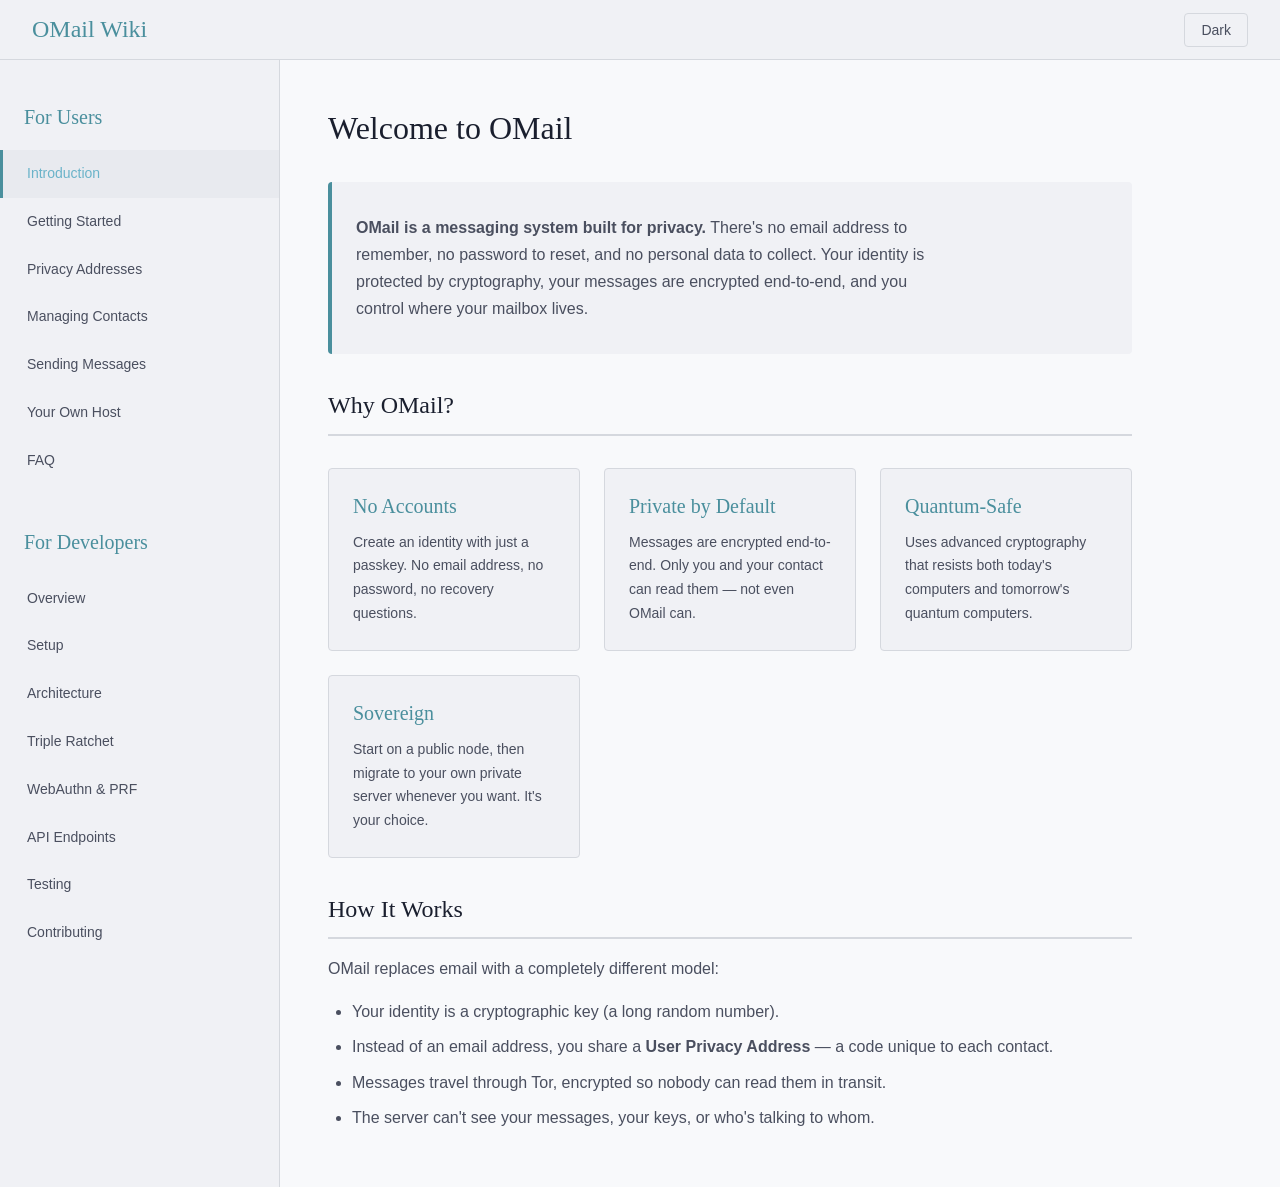
==== docs/wiki.html @ 63da8078 "Add comprehensive OMail wiki with user and developer sections Two-audience documentation: non-techni" ====
<!DOCTYPE html>
<html lang="en">
<head>
  <meta charset="utf-8">
  <meta name="viewport" content="width=device-width, initial-scale=1">
  <title>OMail Wiki</title>
  <style>
    :root {
      --bg-primary: #0f1519;
      --bg-secondary: #1a1f2e;
      --bg-tertiary: #252c3a;
      --text-primary: #f5f6f8;
      --text-secondary: #c5c8ce;
      --text-tertiary: #8b8a84;
      --accent: #4a8f9d;
      --accent-light: #6ab3c9;
      --border: #343b4a;
      --success: #5a9e7d;
      --caution: #d4a574;
      --critical: #c75556;

      --font-serif: Georgia, 'Times New Roman', serif;
      --font-sans: -apple-system, BlinkMacSystemFont, 'Segoe UI', Roboto, 'Helvetica Neue', sans-serif;
      --font-mono: 'Monaco', 'Courier New', monospace;

      --type-h1: 2rem;
      --type-h2: 1.5rem;
      --type-h3: 1.25rem;
      --type-body: 1rem;
      --type-small: 0.875rem;
    }

    @media (prefers-color-scheme: light) {
      :root {
        --bg-primary: #f8f9fb;
        --bg-secondary: #f0f1f5;
        --bg-tertiary: #e8eaef;
        --text-primary: #1a1f2e;
        --text-secondary: #4a4f5f;
        --text-tertiary: #8b8a84;
        --border: #d5d8de;
      }
    }

    :root[data-theme="dark"] {
      --bg-primary: #0f1519;
      --bg-secondary: #1a1f2e;
      --bg-tertiary: #252c3a;
      --text-primary: #f5f6f8;
      --text-secondary: #c5c8ce;
      --text-tertiary: #8b8a84;
    }

    :root[data-theme="light"] {
      --bg-primary: #f8f9fb;
      --bg-secondary: #f0f1f5;
      --bg-tertiary: #e8eaef;
      --text-primary: #1a1f2e;
      --text-secondary: #4a4f5f;
      --text-tertiary: #8b8a84;
    }

    * {
      margin: 0;
      padding: 0;
      box-sizing: border-box;
    }

    html, body {
      height: 100%;
    }

    body {
      font-family: var(--font-sans);
      background: var(--bg-primary);
      color: var(--text-primary);
      line-height: 1.7;
      font-size: var(--type-body);
    }

    a {
      color: var(--accent-light);
      text-decoration: none;
      border-bottom: 1px solid transparent;
      transition: border-color 0.2s;
    }

    a:hover, a:focus {
      border-bottom-color: var(--accent-light);
      outline: none;
    }

    h1, h2, h3 {
      font-family: var(--font-serif);
      font-weight: 400;
      line-height: 1.3;
      margin: 1.5em 0 0.5em 0;
      text-wrap: balance;
    }

    h1 {
      font-size: var(--type-h1);
      color: var(--text-primary);
    }

    h2 {
      font-size: var(--type-h2);
      color: var(--text-primary);
      border-bottom: 2px solid var(--border);
      padding-bottom: 0.5em;
    }

    h3 {
      font-size: var(--type-h3);
      color: var(--accent);
    }

    p {
      margin: 1em 0;
      max-width: 65ch;
      color: var(--text-secondary);
    }

    code {
      font-family: var(--font-mono);
      font-size: 0.9em;
      background: var(--bg-tertiary);
      padding: 0.2em 0.4em;
      border-radius: 3px;
      color: var(--accent-light);
    }

    pre {
      background: var(--bg-tertiary);
      border-left: 4px solid var(--accent);
      padding: 1em;
      border-radius: 4px;
      overflow-x: auto;
      margin: 1.5em 0;
      font-size: var(--type-small);
    }

    pre code {
      background: none;
      padding: 0;
      color: var(--text-secondary);
    }

    .container {
      display: grid;
      grid-template-columns: 280px 1fr;
      grid-template-rows: 60px 1fr;
      min-height: 100vh;
      gap: 0;
    }

    header {
      grid-column: 1 / -1;
      background: var(--bg-secondary);
      border-bottom: 1px solid var(--border);
      display: flex;
      align-items: center;
      padding: 0 2rem;
      justify-content: space-between;
    }

    .logo {
      font-size: var(--type-h2);
      font-family: var(--font-serif);
      font-weight: 400;
      color: var(--accent);
    }

    .theme-toggle {
      background: none;
      border: 1px solid var(--border);
      color: var(--text-secondary);
      padding: 0.5rem 1rem;
      border-radius: 4px;
      cursor: pointer;
      font-size: var(--type-small);
      transition: all 0.2s;
    }

    .theme-toggle:hover {
      border-color: var(--accent);
      color: var(--accent);
    }

    nav {
      grid-row: 2;
      grid-column: 1;
      background: var(--bg-secondary);
      border-right: 1px solid var(--border);
      padding: 2rem 0;
      overflow-y: auto;
    }

    .nav-section {
      margin-bottom: 2rem;
    }

    .nav-section-title {
      font-family: var(--font-serif);
      font-size: var(--type-h3);
      font-weight: 400;
      color: var(--accent);
      padding: 0.5rem 1.5rem;
      margin-bottom: 0.5rem;
      text-transform: capitalize;
    }

    .nav-items {
      display: flex;
      flex-direction: column;
    }

    .nav-item {
      padding: 0.75rem 1.5rem;
      color: var(--text-secondary);
      cursor: pointer;
      transition: all 0.2s;
      border-left: 3px solid transparent;
      font-size: var(--type-small);
    }

    .nav-item:hover {
      background: var(--bg-tertiary);
      color: var(--accent-light);
    }

    .nav-item.active {
      border-left-color: var(--accent);
      background: var(--bg-tertiary);
      color: var(--accent-light);
    }

    main {
      grid-row: 2;
      grid-column: 2;
      padding: 3rem;
      overflow-y: auto;
      max-width: 900px;
    }

    .section {
      display: none;
    }

    .section.active {
      display: block;
    }

    .section > h1 {
      margin-top: 0;
    }

    .intro-box {
      background: var(--bg-secondary);
      border-left: 4px solid var(--accent);
      padding: 1.5rem;
      border-radius: 4px;
      margin: 2rem 0;
    }

    .intro-box p {
      margin: 0.5em 0;
      color: var(--text-secondary);
    }

    .card {
      background: var(--bg-secondary);
      border: 1px solid var(--border);
      border-radius: 4px;
      padding: 1.5rem;
      margin: 1.5rem 0;
      transition: border-color 0.2s;
    }

    .card:hover {
      border-color: var(--accent);
    }

    .card h3 {
      margin-top: 0;
    }

    .card p:last-child {
      margin-bottom: 0;
    }

    .step {
      counter-increment: step-counter;
      margin: 2rem 0;
      padding-left: 3rem;
      position: relative;
    }

    .step::before {
      content: counter(step-counter);
      position: absolute;
      left: 0;
      top: 0;
      width: 2rem;
      height: 2rem;
      background: var(--accent);
      border-radius: 50%;
      display: flex;
      align-items: center;
      justify-content: center;
      color: var(--bg-primary);
      font-family: var(--font-serif);
      font-weight: 400;
    }

    .step h3 {
      margin-top: 0;
    }

    .feature-grid {
      display: grid;
      grid-template-columns: repeat(auto-fit, minmax(250px, 1fr));
      gap: 1.5rem;
      margin: 2rem 0;
    }

    .feature-card {
      background: var(--bg-secondary);
      border: 1px solid var(--border);
      border-radius: 4px;
      padding: 1.5rem;
    }

    .feature-card h3 {
      margin-top: 0;
      margin-bottom: 0.75rem;
    }

    .feature-card p {
      margin: 0;
      font-size: var(--type-small);
    }

    .label {
      display: inline-block;
      font-size: var(--type-small);
      background: var(--bg-tertiary);
      color: var(--text-secondary);
      padding: 0.3rem 0.7rem;
      border-radius: 3px;
      margin-right: 0.5rem;
      margin-bottom: 0.5rem;
      font-weight: 500;
    }

    .label.success {
      background: rgba(90, 158, 125, 0.15);
      color: var(--success);
    }

    .label.caution {
      background: rgba(212, 165, 116, 0.15);
      color: var(--caution);
    }

    .toc {
      background: var(--bg-tertiary);
      border-radius: 4px;
      padding: 1.5rem;
      margin: 2rem 0;
      border-left: 4px solid var(--accent);
    }

    .toc h4 {
      font-family: var(--font-serif);
      font-size: var(--type-small);
      text-transform: uppercase;
      letter-spacing: 1px;
      color: var(--text-tertiary);
      margin: 0 0 1rem 0;
      font-weight: 400;
    }

    .toc ul {
      list-style: none;
    }

    .toc li {
      margin: 0.5rem 0;
    }

    .toc a {
      color: var(--accent-light);
      font-size: var(--type-small);
    }

    @media (max-width: 768px) {
      .container {
        grid-template-columns: 1fr;
      }

      nav {
        display: none;
      }

      nav.mobile-open {
        display: block;
        position: fixed;
        left: 0;
        top: 60px;
        z-index: 100;
        width: 100%;
        background: var(--bg-secondary);
        border-right: none;
        border-bottom: 1px solid var(--border);
      }

      main {
        padding: 2rem 1.5rem;
      }

      .feature-grid {
        grid-template-columns: 1fr;
      }
    }

    .hidden {
      display: none !important;
    }
  </style>
</head>
<body>
  <div class="container">
    <header>
      <div class="logo">OMail Wiki</div>
      <button class="theme-toggle" id="theme-toggle">Light</button>
    </header>

    <nav id="nav">
      <div class="nav-section">
        <div class="nav-section-title">For Users</div>
        <div class="nav-items">
          <div class="nav-item active" data-section="user-intro">Introduction</div>
          <div class="nav-item" data-section="user-getting-started">Getting Started</div>
          <div class="nav-item" data-section="user-addresses">Privacy Addresses</div>
          <div class="nav-item" data-section="user-contacts">Managing Contacts</div>
          <div class="nav-item" data-section="user-messaging">Sending Messages</div>
          <div class="nav-item" data-section="user-sovereignty">Your Own Host</div>
          <div class="nav-item" data-section="user-faq">FAQ</div>
        </div>
      </div>

      <div class="nav-section">
        <div class="nav-section-title">For Developers</div>
        <div class="nav-items">
          <div class="nav-item" data-section="dev-intro">Overview</div>
          <div class="nav-item" data-section="dev-setup">Setup</div>
          <div class="nav-item" data-section="dev-architecture">Architecture</div>
          <div class="nav-item" data-section="dev-triple-ratchet">Triple Ratchet</div>
          <div class="nav-item" data-section="dev-webauthn">WebAuthn & PRF</div>
          <div class="nav-item" data-section="dev-api">API Endpoints</div>
          <div class="nav-item" data-section="dev-testing">Testing</div>
          <div class="nav-item" data-section="dev-contributing">Contributing</div>
        </div>
      </div>
    </nav>

    <main>
      <!-- USER SECTIONS -->

      <section id="user-intro" class="section active">
        <h1>Welcome to OMail</h1>
        <div class="intro-box">
          <p><strong>OMail is a messaging system built for privacy.</strong> There's no email address to remember, no password to reset, and no personal data to collect. Your identity is protected by cryptography, your messages are encrypted end-to-end, and you control where your mailbox lives.</p>
        </div>

        <h2>Why OMail?</h2>
        <div class="feature-grid">
          <div class="feature-card">
            <h3>No Accounts</h3>
            <p>Create an identity with just a passkey. No email address, no password, no recovery questions.</p>
          </div>
          <div class="feature-card">
            <h3>Private by Default</h3>
            <p>Messages are encrypted end-to-end. Only you and your contact can read them — not even OMail can.</p>
          </div>
          <div class="feature-card">
            <h3>Quantum-Safe</h3>
            <p>Uses advanced cryptography that resists both today's computers and tomorrow's quantum computers.</p>
          </div>
          <div class="feature-card">
            <h3>Sovereign</h3>
            <p>Start on a public node, then migrate to your own private server whenever you want. It's your choice.</p>
          </div>
        </div>

        <h2>How It Works</h2>
        <p>OMail replaces email with a completely different model:</p>
        <ul style="margin-left: 1.5rem; color: var(--text-secondary);">
          <li style="margin: 0.5rem 0;">Your identity is a cryptographic key (a long random number).</li>
          <li style="margin: 0.5rem 0;">Instead of an email address, you share a <strong>User Privacy Address</strong> — a code unique to each contact.</li>
          <li style="margin: 0.5rem 0;">Messages travel through Tor, encrypted so nobody can read them in transit.</li>
          <li style="margin: 0.5rem 0;">The server can't see your messages, your keys, or who's talking to whom.</li>
        </ul>
      </section>

      <section id="user-getting-started" class="section">
        <h1>Getting Started</h1>

        <h2>Installation</h2>
        <p>OMail runs on macOS, Linux, and Windows. You need Python 3.11 or later and Tor.</p>

        <div class="step">
          <h3>Install OMail</h3>
          <pre><code>pip install -e .</code></pre>
        </div>

        <div class="step">
          <h3>Start the Portal</h3>
          <p>For development (without Tor):</p>
          <pre><code>omail --no-tor --host-name "My Node"</code></pre>
          <p>With Tor (requires running Tor daemon):</p>
          <pre><code>omail --host-name "My Sovereign Node"</code></pre>
        </div>

        <div class="step">
          <h3>Open in Browser</h3>
          <p>For <code>--no-tor</code>, visit <strong>http://127.0.0.1:8000</strong> in your browser.</p>
          <p>With Tor, the terminal prints your .onion address. Open it in <strong>Tor Browser</strong>.</p>
        </div>

        <div class="step">
          <h3>Create Your Identity</h3>
          <p>Click <strong>"Create identity with a passkey"</strong> and use your device's biometric or security key.</p>
          <p class="label success">Your identity is now live</p>
        </div>

        <h2>Your First Message</h2>
        <p>Every OMail node has a built-in <strong>Host Node</strong> contact — it's like a talking clock that echoes your messages back. Try it:</p>
        <ol style="margin-left: 1.5rem; color: var(--text-secondary);">
          <li style="margin: 0.5rem 0;">Open the mailbox and select "Host Node" in the contacts list.</li>
          <li style="margin: 0.5rem 0;">Type <code>ping</code> and hit Send.</li>
          <li style="margin: 0.5rem 0;">You'll get <code>pong</code> back instantly — encrypted end-to-end.</li>
        </ol>
      </section>

      <section id="user-addresses" class="section">
        <h1>User Privacy Addresses</h1>

        <p>Email addresses are memorable but terrible for privacy — they're tied to your identity, can be harvested for spam, and expose your server to traffic analysis. OMail uses <strong>User Privacy Addresses (UPAs)</strong> instead.</p>

        <h2>What's a UPA?</h2>
        <p>A UPA looks like this:</p>
        <pre><code>3g4yxk5j2z8w9p1a4m7n2x9l5b6v3q8k.onion/7f2h9j4k6l1m3n8p2q5r7s9t2u4v6w8x</code></pre>
        <p>It's a pair of cryptographic codes separated by a slash:</p>
        <ul style="margin-left: 1.5rem; color: var(--text-secondary);">
          <li style="margin: 0.5rem 0;"><strong>Before the slash:</strong> Your mailbox location (which server hosts it).</li>
          <li style="margin: 0.5rem 0;"><strong>After the slash:</strong> Your unique identity on that server.</li>
        </ul>

        <h2>Why They Matter</h2>
        <div class="card">
          <h3>Each contact gets a different address</h3>
          <p>If you share your UPA with Alice and Bob, they each see a different code after the slash. Nobody can tell they're talking to the same person.</p>
        </div>
        <div class="card">
          <h3>Impossible to enumerate</h3>
          <p>Spammers can't scrape a list of valid addresses from a server. Every UPA is completely random.</p>
        </div>
        <div class="card">
          <h3>No typos ruin delivery</h3>
          <p>Each UPA includes a checksum. If you mistype even one character, the system rejects it before it goes anywhere.</p>
        </div>

        <h2>Sharing Your UPA</h2>
        <p>You can share your UPA (or a QR code of it) with a contact in three ways:</p>
        <ol style="margin-left: 1.5rem; color: var(--text-secondary);">
          <li style="margin: 0.5rem 0;">Copy-paste the text code (long but foolproof).</li>
          <li style="margin: 0.5rem 0;">Scan a QR code with your phone (fast, but out-of-band).</li>
          <li style="margin: 0.5rem 0;">Share an HTTPS link if you publish your UPA on your website.</li>
        </ol>
        <p class="label caution">Once shared, a UPA is tied to that contact. Keep different UPAs for different people.</p>
      </section>

      <section id="user-contacts" class="section">
        <h1>Managing Contacts</h1>

        <h2>Add a Contact</h2>
        <p>Click the <strong>+ Add contact</strong> button in the sidebar and paste their UPA. Give them a name (for your records only).</p>
        <p>That's it — no verification, no servers checking that they exist. If the UPA is valid, OMail accepts it.</p>

        <h2>Start Messaging</h2>
        <p>Click their name to open the thread. Type your message and hit Send. The message is encrypted before it leaves your device.</p>

        <h2>Delete a Contact</h2>
        <p>Click the <strong>×</strong> next to their name. Their message history on <em>your</em> device is deleted. They can still message you (but you won't see it unless you re-add them).</p>

        <h2>Message History</h2>
        <p>Messages are stored on your device in your encrypted vault. When you receive a message, you can archive it (move it to permanent encrypted storage) or delete it (gone forever).</p>
        <p class="label success">Your message history never leaves your device unless you export it</p>
      </section>

      <section id="user-messaging" class="section">
        <h1>Sending and Receiving Messages</h1>

        <h2>Encryption Happens Automatically</h2>
        <p>Every message you send is encrypted with cryptographic keys that only you and the recipient have. OMail handles this in the background — you just type and send.</p>

        <h2>Message Routing</h2>
        <p>When you send a message to a contact on another OMail node:</p>
        <ol style="margin-left: 1.5rem; color: var(--text-secondary);">
          <li style="margin: 0.5rem 0;">Your message is encrypted.</li>
          <li style="margin: 0.5rem 0;">It travels through Tor to their node (nobody sees the sender or receiver).</li>
          <li style="margin: 0.5rem 0;">Their node stores it encrypted. Their node can't read it.</li>
          <li style="margin: 0.5rem 0;">When they come online, they download and decrypt it.</li>
        </ol>

        <h2>Typing Indicators & Delivery Status</h2>
        <p class="label caution">OMail does not support typing indicators or read receipts. Why? Because they leak metadata — someone watching the server can tell you're composing a message even if the message is encrypted.</p>
        <p>Messages either arrive (and you decrypt them) or they don't. You'll see the message in your thread when the recipient receives and decrypts it (if they choose to send confirmation).</p>

        <h2>Offline Messages</h2>
        <p>If your recipient is offline, the message waits on the server encrypted. When they come online and fetch it, they decrypt and archive it. Old messages are periodically cleaned up.</p>
      </section>

      <section id="user-sovereignty" class="section">
        <h1>Become Your Own Host</h1>

        <h2>Why Self-Host?</h2>
        <p>By default, your mailbox lives on a shared public node. This is convenient, but:</p>
        <ul style="margin-left: 1.5rem; color: var(--text-secondary);">
          <li style="margin: 0.5rem 0;">The node operator could shut down or disappear.</li>
          <li style="margin: 0.5rem 0;">You're dependent on their infrastructure.</li>
          <li style="margin: 0.5rem 0;">You lose full control over your identity.</li>
        </ul>
        <p>OMail lets you run your own private node — instantly, without downtime.</p>

        <h2>How It Works</h2>
        <p>Click <strong>⚑ Become Your Own Host</strong> in the mailbox sidebar. OMail will:</p>
        <ol style="margin-left: 1.5rem; color: var(--text-secondary);">
          <li style="margin: 0.5rem 0;">Generate a new independent server identity (cryptographic key).</li>
          <li style="margin: 0.5rem 0;">Start a Tor hidden service pointing to your device.</li>
          <li style="margin: 0.5rem 0;">Rewrite your UPA routing — messages now point to your server, not the public node.</li>
          <li style="margin: 0.5rem 0;">Print the new routing table on your terminal.</li>
        </ol>

        <h2>Before You Migrate</h2>
        <p class="label caution">Your device must stay running to receive messages. If you turn off the server, new messages can't be delivered. Consider using a always-on computer (like a Raspberry Pi or cloud VM) instead of a laptop.</p>

        <h2>After Migration</h2>
        <p>You'll need to share your new UPA with contacts. The old UPA still works if the public node is still hosting it (you can ask them to forward), but the authoritative address is the new one.</p>
        <p class="label success">Your mailbox is now 100% under your control. No operator can shut it down.</p>
      </section>

      <section id="user-faq" class="section">
        <h1>Frequently Asked Questions</h1>

        <div class="card">
          <h3>Can OMail read my messages?</h3>
          <p>No. Messages are encrypted before they leave your device. OMail (the software and anyone running it) can never see the content.</p>
        </div>

        <div class="card">
          <h3>What if I lose my passkey?</h3>
          <p>Your passkey is your identity. If you lose it (phone broken, security key lost), you can't recover your messages or identity. Back up your passkey securely (your device usually offers this via iCloud Keychain or Google Password Manager).</p>
        </div>

        <div class="card">
          <h3>How do I verify someone's identity?</h3>
          <p>OMail doesn't verify that a UPA belongs to Alice or Bob. You have to verify out-of-band (call them, video chat, meet in person) and confirm they gave you the right UPA.</p>
        </div>

        <div class="card">
          <h3>Can someone impersonate me?</h3>
          <p>No. Your messages are cryptographically signed with your private key. Recipients can prove you sent them.</p>
        </div>

        <div class="card">
          <h3>Is my UPA visible to other users on my node?</h3>
          <p>No. Each UPA is contact-specific. Even if someone else is on the same node, they can't see your address or your messages.</p>
        </div>

        <div class="card">
          <h3>Can I use OMail on multiple devices?</h3>
          <p>Your identity lives in your passkey. If your passkey is synced across devices (iCloud, Google), you can use OMail on each device. Each device maintains its own message archive.</p>
        </div>

        <div class="card">
          <h3>What if I get spammed?</h3>
          <p>Block the contact. Since each contact has a different UPA, you can selectively allow/deny without affecting others. You can also migrate to your own node if you want total control.</p>
        </div>
      </section>

      <!-- DEVELOPER SECTIONS -->

      <section id="dev-intro" class="section">
        <h1>OMail Developer Guide</h1>
        <div class="intro-box">
          <p><strong>OMail is a decentralized messaging protocol implemented as a Python/JavaScript stack.</strong> This guide covers architecture, cryptographic foundations, development setup, testing, and contributing.</p>
        </div>

        <h2>What You'll Build With</h2>
        <div class="feature-grid">
          <div class="feature-card">
            <h3>Python 3.11+</h3>
            <p>async backend (aiohttp), crypto (pyca/cryptography), database (SQLite), Tor control (stem).</p>
          </div>
          <div class="feature-card">
            <h3>JavaScript/Node</h3>
            <p>Browser client, crypto interop, E2E tests with Playwright. tweetnacl + noble + ed2curve.</p>
          </div>
          <div class="feature-card">
            <h3>Cryptography</h3>
            <p>Triple Ratchet (DH + symmetric + KEM), PQXDH handshake, ML-KEM-768, Ed25519, X25519.</p>
          </div>
          <div class="feature-card">
            <h3>Tor Network</h3>
            <p>Onion service provisioning via stem, hidden service routing, .onion addressing.</p>
          </div>
        </div>

        <h2>Code Layout</h2>
        <pre><code>src/omail/
  cli.py              # Entry point, Tor bootstrap, QR display
  server.py           # aiohttp portal & API
  host.py             # Host node identity, prekey bundles
  db.py               # SQLite schema
  upa.py              # User Privacy Address encoding/parsing
  webauthn.py         # FIDO2 ceremonies with PRF
  key_pair.py         # Ed25519 key management
  migration.py        # Tenant → sovereign promotion
  onion_service.py    # Tor hidden service provisioning
  crypto/
    triple_ratchet.py # DH + KEM + symmetric ratchet
    kem.py            # ML-KEM-768 and X25519-KEM
    convert.py        # Ed25519 ↔ X25519 mapping
  static/
    crypto.js         # JS Triple Ratchet (wire-identical)
    app.js            # Browser portal client
    vendor.js         # Bundled crypto libraries

tests/                # 30+ tests, JS interop validation
scripts/browser_e2e.js # Playwright E2E with virtual CTAP2</code></pre>
      </section>

      <section id="dev-setup" class="section">
        <h1>Development Setup</h1>

        <h2>Prerequisites</h2>
        <p>On macOS/Linux:</p>
        <pre><code>brew install python@3.11 tor node</code></pre>

        <h2>Clone and Install</h2>
        <pre><code>git clone https://github.com/jeffkoskulics/omail.git
cd omail
pip install -e .</code></pre>
        <p class="label caution">If stem build fails: <code>SETUPTOOLS_USE_DISTUTILS=stdlib pip install stem</code></p>

        <h2>Verify Installation</h2>
        <pre><code>omail --help
pytest tests/ -v
node scripts/browser_e2e.js</code></pre>

        <h2>Local Development</h2>
        <p>Run without Tor for fastest iteration:</p>
        <pre><code>omail --no-tor --host-name "DevBox"</code></pre>
        <p>Visit <strong>http://127.0.0.1:8000</strong> in your browser.</p>

        <h2>With Tor</h2>
        <p>Start Tor daemon in one terminal:</p>
        <pre><code>tor --ControlPort 9051</code></pre>
        <p>In another, run OMail:</p>
        <pre><code>omail --host-name "My Node" --tor-password your-control-password</code></pre>
      </section>

      <section id="dev-architecture" class="section">
        <h1>Architecture</h1>

        <h2>Layers</h2>
        <p><strong>Cryptographic Layer</strong> (omail/crypto/)</p>
        <ul style="margin-left: 1.5rem; color: var(--text-secondary);">
          <li style="margin: 0.5rem 0;"><code>triple_ratchet.py</code>: DH ratchet (X25519), KEM ratchet (ML-KEM-768), symmetric chains (HMAC-SHA256 → AES-256-GCM).</li>
          <li style="margin: 0.5rem 0;"><code>kem.py</code>: KEM abstraction with <code>ML_KEM_768</code> class and <code>X25519_KEM</code> fallback.</li>
          <li style="margin: 0.5rem 0;"><code>convert.py</code>: Ed25519 → X25519 birational mapping for prekey derivation.</li>
        </ul>

        <p><strong>Addressing Layer</strong> (omail/upa.py)</p>
        <ul style="margin-left: 1.5rem; color: var(--text-secondary);">
          <li style="margin: 0.5rem 0;">Encodes Ed25519 pubkey + SHA3-256 checksum as base32 (same format as Tor v3 onion).</li>
          <li style="margin: 0.5rem 0;">Contact-specific UPAs derived deterministically from node key + contact identity.</li>
          <li style="margin: 0.5rem 0;">Checksum validation prevents forged or typo'd addresses from routing.</li>
        </ul>

        <p><strong>Persistence Layer</strong> (omail/db.py)</p>
        <ul style="margin-left: 1.5rem; color: var(--text-secondary);">
          <li style="margin: 0.5rem 0;">SQLite schema: <code>users</code>, <code>credentials</code>, <code>vaults</code>, <code>messages</code>, <code>user_prekeys</code>, <code>host_sessions</code>.</li>
          <li style="margin: 0.5rem 0;">Vaults and message envelopes are opaque AES-GCM ciphertext. Zero plaintext key material server-side.</li>
          <li style="margin: 0.5rem 0;">Prekey bundles contain only public keys; private halves live in encrypted vault.</li>
        </ul>

        <p><strong>Authentication Layer</strong> (omail/webauthn.py)</p>
        <ul style="margin-left: 1.5rem; color: var(--text-secondary);">
          <li style="margin: 0.5rem 0;">FIDO2 registration/authentication ceremonies via <code>python-fido2</code>.</li>
          <li style="margin: 0.5rem 0;">WebAuthn <strong>PRF extension</strong>: vault key is derived inside authenticator, never leaves device.</li>
          <li style="margin: 0.5rem 0;">Fallback to device-local key (with UI warning) when authenticator lacks PRF.</li>
        </ul>

        <p><strong>Server Layer</strong> (omail/server.py)</p>
        <ul style="margin-left: 1.5rem; color: var(--text-secondary);">
          <li style="margin: 0.5rem 0;">aiohttp portal on 127.0.0.1:8000, accessed via Tor Hidden Service.</li>
          <li style="margin: 0.5rem 0;">Routes: passkey ceremonies, vault ops, contact mgmt, message send/archive, WebSocket push.</li>
          <li style="margin: 0.5rem 0;">Host-to-host ratchet replies; local blind delivery; remote federation queued.</li>
        </ul>

        <p><strong>Host Identity Layer</strong> (omail/host.py)</p>
        <ul style="margin-left: 1.5rem; color: var(--text-secondary);">
          <li style="margin: 0.5rem 0;">Manages node's Ed25519 key (doubles as Tor onion identity and messaging identity).</li>
          <li style="margin: 0.5rem 0;">Publishes prekey bundles; responds to handshakes; receives encrypted envelopes.</li>
          <li style="margin: 0.5rem 0;">Deterministic Host Node responder: <code>ping</code> → <code>pong</code>, etc.</li>
        </ul>

        <h2>Message Flow</h2>
        <pre><code>Alice (Tor Browser)
  ├─ registration (passkey + PRF)
  ├─ vault encrypt (PRF key via WebAuthn)
  ├─ POST /api/contacts → Bob's UPA
  ├─ GET /api/prekeys/{bob_upa} → Bob's bundle
  ├─ JS Triple Ratchet.initiate(bob_bundle)
  ├─ POST /api/messages → encrypted envelope
  ├─ server.route_envelope(bob_upa)
  └─ WebSocket /notify push to Bob

Bob (Tor Browser)
  ├─ WebSocket notified of envelope
  ├─ GET /api/messages → encrypted envelope
  ├─ JS Triple Ratchet.decrypt(envelope)
  ├─ POST /api/messages/{id}/archive → upload vault blob
  └─ DELETE /api/messages/{id} (plaintext destroyed)</code></pre>

        <h2>Sovereignty Migration</h2>
        <p>When user clicks "Become Your Own Host":</p>
        <ol style="margin-left: 1.5rem; color: var(--text-secondary);">
          <li style="margin: 0.5rem 0;"><code>POST /api/migrate</code> → generates new Ed25519 key.</li>
          <li style="margin: 0.5rem 0;">stem provisions new Tor hidden service → publishes to node.</li>
          <li style="margin: 0.5rem 0;">UPA rewritten: <code>old-host.onion/key</code> → <code>new-host.onion/key</code>.</li>
          <li style="margin: 0.5rem 0;">Node config flipped to Host Mode; terminal prints routing table.</li>
        </ol>
      </section>

      <section id="dev-triple-ratchet" class="section">
        <h1>Triple Ratchet Protocol</h1>

        <h2>Overview</h2>
        <p>OMail's encryption combines Signal's Double Ratchet with a third <strong>KEM ratchet</strong> that mixes a post-quantum shared secret (ML-KEM-768) into every epoch. The result is forward secrecy and post-compromise security against both classical <em>and</em> quantum adversaries.</p>

        <h2>Three Ratchets</h2>
        <p><strong>1. DH Ratchet (X25519)</strong></p>
        <p>Every epoch, a fresh Diffie-Hellman exchange generates new root and chain keys:</p>
        <pre><code>DH_new = X25519(my_ephemeral, their_ephemeral)
root_key_new = HKDF(root_key_old, DH_new, salt="dh")</code></pre>

        <p><strong>2. KEM Ratchet (ML-KEM-768)</strong></p>
        <p>Every epoch, a fresh ML-KEM ciphertext encapsulates a shared secret and mixes it into the root:</p>
        <pre><code>kem_ct, kem_ss = ML_KEM_768.encaps(their_kem_pubkey)
root_key_new = HKDF(root_key_new, kem_ss, salt="kem")</code></pre>

        <p><strong>3. Symmetric-Key Ratchet (HMAC-SHA256 chains)</strong></p>
        <p>For each message, a symmetric chain derives one-time AES-256-GCM keys:</p>
        <pre><code>chain_key_new = HMAC_SHA256(chain_key, 0x01)
msg_key = HMAC_SHA256(chain_key, 0x02)
ciphertext = AES_256_GCM(msg_key, plaintext, associated_data=header)</code></pre>

        <h2>PQXDH Handshake</h2>
        <p>Sessions begin with a hybrid handshake against a signed prekey bundle:</p>
        <pre><code>1. X25519(my_eph, their_eph)
2. X25519(my_eph, their_signed_prekey)
3. X25519(my_identity, their_signed_prekey)
4. ML_KEM_768.encaps(their_kem_pubkey)
↓
All mixed through HKDF → root_key, chain_key</code></pre>
        <p>This provides deniability, forward secrecy, and post-quantum security on day one.</p>

        <h2>Out-of-Order Delivery</h2>
        <p>Messages may arrive out of order. Skipped message keys are banked:</p>
        <pre><code>if msg_num > next_msg_num:
  bank[msg_num] = HMAC_SHA256(chain_key, 0x02)  # derive now, decrypt later
  chain_key = HMAC_SHA256(chain_key, 0x01)  # advance</code></pre>
        <p>Prevents replay; old keys are rotated out.</p>

        <h2>State Serialization</h2>
        <p>Ratchet state (root key, chain keys, KEM state) serializes to JSON for storage in encrypted vault:</p>
        <pre><code>{
  "root_key": "base64...",
  "chain_key_send": "base64...",
  "chain_key_recv": "base64...",
  "dh_send": {"private": "base64...", "public": "base64..."},
  "dh_recv_public": "base64...",
  "kem_alg": "ML-KEM-768",
  "kem_send_keypair": {...},
  "kem_recv_pubkey": "base64...",
  "skipped_keys": {"epoch_num": {"msg_num": "base64..."}}
}</code></pre>
      </section>

      <section id="dev-webauthn" class="section">
        <h1>WebAuthn & PRF Extension</h1>

        <h2>Why WebAuthn?</h2>
        <p>OMail has no passwords. Authentication is pure cryptography: you prove possession of a private key via FIDO2.</p>
        <ul style="margin-left: 1.5rem; color: var(--text-secondary);">
          <li style="margin: 0.5rem 0;">Phishing-proof: the browser verifies the Relying Party ID, not you.</li>
          <li style="margin: 0.5rem 0;">Hardware-backed on security keys; biometric on modern devices.</li>
          <li style="margin: 0.5rem 0;">No password recovery flow = no recovery email = zero personal data.</li>
        </ul>

        <h2>The PRF Extension</h2>
        <p>The <strong>WebAuthn PRF extension</strong (defined in W3C WebAuthn Level 3) allows a secret to be derived <em>inside the authenticator</em>, never exposed to the browser or server:</p>
        <pre><code>registration:
  ├─ user creates credential (biometric/key tap)
  ├─ authenticator derives PRF(credential, salt) → 32-byte secret
  └─ secret stays in authenticator

authentication:
  ├─ user taps biometric/key
  ├─ authenticator evaluates PRF(credential, salt) → same 32-byte secret
  └─ returns secret to browser (only after successful auth)</code></pre>

        <h2>Vault Encryption</h2>
        <p>The PRF secret is used to encrypt the user's private keys and ratchet state:</p>
        <pre><code>vault_key = PRF_output (32 bytes)
vault_ciphertext = AES_256_GCM(vault_key, {ed25519_key, x25519_keys, ratchet_state})</code></pre>
        <p>The vault blob is uploaded to the server as opaque ciphertext. The server stores it but can never read it — even if compromised, the vault key remains secret inside the authenticator.</p>

        <h2>Fallback (Non-PRF Authenticators)</h2>
        <p>Some authenticators don't support PRF. OMail falls back to a device-local key:</p>
        <pre><code>if PRF_available:
  vault_key = PRF(credential, salt)  # never leaves authenticator
else:
  vault_key = crypto.getRandomValues(32)  # generated locally, never uploaded
  warn user: "PRF unavailable; vault key stored on this device"</code></pre>

        <h2>Implementation (omail/webauthn.py)</h2>
        <pre><code>def begin_registration(user_id: bytes) → RegistrationOptions:
  # Return challenge + PRF extension request

def complete_registration(response: AuthenticatorAttestationResponse) → Credential:
  # Verify attestation, extract credential_id + cose_key

def begin_authentication() → AssertionOptions:
  # Return challenge + PRF extension request

def complete_authentication(response: AuthenticatorAssertionResponse) → bool:
  # Verify signature, extract PRF output (if available)</code></pre>

        <p>The browser-side flow (omail/static/app.js) handles UI prompts and stores the vault blob.</p>
      </section>

      <section id="dev-api" class="section">
        <h1>API Endpoints</h1>

        <h2>Authentication</h2>
        <pre><code>POST /api/webauthn/register/begin
  → { challenge, user_id, rp_id, attestation, extensions }

POST /api/webauthn/register/complete
  ← { id, response }
  → { credential_id, user_handle }

POST /api/webauthn/authenticate/begin
  → { challenge, allow_credentials }

POST /api/webauthn/authenticate/complete
  ← { id, response }
  → { user_handle, prf_output }</code></pre>

        <h2>Vault</h2>
        <pre><code>GET /api/vault
  → { vault_blob }  # encrypted AES-GCM ciphertext

POST /api/vault
  ← { vault_blob }
  → 200 OK</code></pre>

        <h2>Contacts</h2>
        <pre><code>GET /api/contacts
  → [{ upa, name }]

POST /api/contacts
  ← { upa, name }
  → 201 Created

DELETE /api/contacts/{upa}
  → 204 No Content</code></pre>

        <h2>Prekey Bundles</h2>
        <pre><code>GET /api/prekeys/{target_upa}
  → { bundle }  # signed public bundle for handshake

POST /api/prekeys
  ← { bundle }
  → 201 Created</code></pre>

        <h2>Messages</h2>
        <pre><code>GET /api/messages
  → [{ id, envelope }]  # pending encrypted envelopes

POST /api/messages
  ← { target_upa, envelope }
  → { id }

POST /api/messages/{id}/archive
  ← { vault_blob }  # archive encrypted with vault_key
  → 200 OK

DELETE /api/messages/{id}
  → 204 No Content</code></pre>

        <h2>Migration</h2>
        <pre><code>POST /api/migrate
  → { new_onion, new_upa, routing_table }</code></pre>

        <h2>WebSocket</h2>
        <pre><code>WS /socket
  ← { type: "notify", message_id }  # new envelope arrived
  ← { type: "pong" }  # keepalive</code></pre>
      </section>

      <section id="dev-testing" class="section">
        <h1>Testing</h1>

        <h2>Python Test Suite</h2>
        <p>Run all tests:</p>
        <pre><code>pytest tests/</code></pre>
        <p>Coverage includes:</p>
        <ul style="margin-left: 1.5rem; color: var(--text-secondary);">
          <li style="margin: 0.5rem 0;"><code>test_triple_ratchet.py</code>: 20+ tests of DH/KEM/symmetric ratcheting, epochs, out-of-order delivery, state serialization.</li>
          <li style="margin: 0.5rem 0;"><code>test_server.py</code>: 14 end-to-end API tests with software authenticator, passkey ceremonies, multi-user chat.</li>
          <li style="margin: 0.5rem 0;"><code>test_js_interop.py</code>: JS ↔ Python Triple Ratchet interop (driven by Node.js).</li>
        </ul>

        <h2>Browser E2E Test</h2>
        <p>Playwright test with virtual CTAP2 authenticator (ES256, PRF support):</p>
        <pre><code>node scripts/browser_e2e.js</code></pre>
        <p>Validates:</p>
        <ul style="margin-left: 1.5rem; color: var(--text-secondary);">
          <li style="margin: 0.5rem 0;">Portal loads; registration with passkey; UPA display.</li>
          <li style="margin: 0.5rem 0;">Host Node ping/pong; encrypted end-to-end.</li>
          <li style="margin: 0.5rem 0;">Session reload and login.</li>
          <li style="margin: 0.5rem 0;">Message archive and migration flow.</li>
        </ul>

        <h2>JavaScript Interop</h2>
        <p>Byte-identical wire format verified by:</p>
        <pre><code>pytest tests/test_js_interop.py -v</code></pre>
        <p>Flow:</p>
        <ol style="margin-left: 1.5rem; color: var(--text-secondary);">
          <li style="margin: 0.5rem 0;">Python Bob publishes prekey bundle.</li>
          <li style="margin: 0.5rem 0;">JS Alice initiates and sends two messages.</li>
          <li style="margin: 0.5rem 0;">Python Bob decrypts both.</li>
          <li style="margin: 0.5rem 0;">Bob replies; Alice receives and decrypts.</li>
          <li style="margin: 0.5rem 0;">Both sides survive state serialization and epoch transitions.</li>
        </ol>

        <h2>Running on macOS</h2>
        <p>If E2E tests fail with Chromium path issues:</p>
        <pre><code>export CHROMIUM_PATH="/opt/homebrew/bin/chromium"  # M1/M2
# OR
export CHROMIUM_PATH="/Applications/Google Chrome.app/Contents/MacOS/Google Chrome"</code></pre>
      </section>

      <section id="dev-contributing" class="section">
        <h1>Contributing</h1>

        <h2>Before You Start</h2>
        <p>Open an issue or discussion to scope the change. OMail is early-stage; we want to make sure contributions align with the vision.</p>

        <h2>Development Workflow</h2>
        <div class="step">
          <h3>Fork & branch</h3>
          <pre><code>git clone https://github.com/your-fork/omail
git checkout -b feature/your-feature</code></pre>
        </div>

        <div class="step">
          <h3>Make changes</h3>
          <p>Write code, add tests. Follow PEP 8; run:</p>
          <pre><code>pytest tests/
node scripts/browser_e2e.js</code></pre>
        </div>

        <div class="step">
          <h3>Commit with clear messages</h3>
          <pre><code>git commit -m "Add X feature / Fix Y bug"</code></pre>
        </div>

        <div class="step">
          <h3>Push and open a PR</h3>
          <pre><code>git push origin feature/your-feature</code></pre>
          <p>Reference any related issues.</p>
        </div>

        <h2>Code Style</h2>
        <ul style="margin-left: 1.5rem; color: var(--text-secondary);">
          <li style="margin: 0.5rem 0;"><strong>Python:</strong> PEP 8, type hints, async/await.</li>
          <li style="margin: 0.5rem 0;"><strong>JavaScript:</strong> ES6+, no bundler overhead (vendor.js is pre-bundled).</li>
          <li style="margin: 0.5rem 0;"><strong>Cryptography:</strong> Always use established libraries (pyca/cryptography, kyber-py, tweetnacl). No custom crypto.</li>
          <li style="margin: 0.5rem 0;"><strong>Testing:</strong> Every new feature needs tests (Python + E2E if it touches the portal).</li>
        </ul>

        <h2>Areas for Contribution</h2>
        <ul style="margin-left: 1.5rem; color: var(--text-secondary);">
          <li style="margin: 0.5rem 0;"><strong>Federation:</strong> Host-to-host message routing (currently scaffolded as `queued-remote`).</li>
          <li style="margin: 0.5rem 0;"><strong>UI/UX:</strong> Portal design, accessibility, mobile responsiveness.</li>
          <li style="margin: 0.5rem 0;"><strong>Performance:</strong> Database indexing, message batching, crypto optimization.</li>
          <li style="margin: 0.5rem 0;"><strong>Documentation:</strong> API docs, deployment guides, security audits.</li>
          <li style="margin: 0.5rem 0;"><strong>Clients:</strong> Desktop (Electron), mobile (React Native), CLI tooling.</li>
        </ul>

        <h2>Security Concerns</h2>
        <p class="label caution">If you discover a security vulnerability, please email security@omail.dev instead of opening a public issue.</p>
      </section>
    </main>
  </div>

  <script>
    const nav = document.getElementById('nav');
    const navItems = document.querySelectorAll('.nav-item');
    const sections = document.querySelectorAll('.section');
    const themeToggle = document.getElementById('theme-toggle');

    let currentTheme = 'dark';
    document.documentElement.setAttribute('data-theme', currentTheme);

    themeToggle.textContent = currentTheme === 'dark' ? 'Light' : 'Dark';
    themeToggle.addEventListener('click', () => {
      currentTheme = currentTheme === 'dark' ? 'light' : 'dark';
      document.documentElement.setAttribute('data-theme', currentTheme);
      themeToggle.textContent = currentTheme === 'dark' ? 'Light' : 'Dark';
    });

    navItems.forEach(item => {
      item.addEventListener('click', () => {
        const targetSection = item.getAttribute('data-section');

        navItems.forEach(i => i.classList.remove('active'));
        item.classList.add('active');

        sections.forEach(s => s.classList.remove('active'));
        document.getElementById(targetSection)?.classList.add('active');

        if (window.innerWidth <= 768) {
          nav.classList.remove('mobile-open');
        }

        window.scrollTo(0, 0);
      });
    });

    if (window.matchMedia('(prefers-color-scheme: light)').matches) {
      currentTheme = 'light';
      document.documentElement.setAttribute('data-theme', currentTheme);
      themeToggle.textContent = 'Dark';
    }
  </script>
</body>
</html>
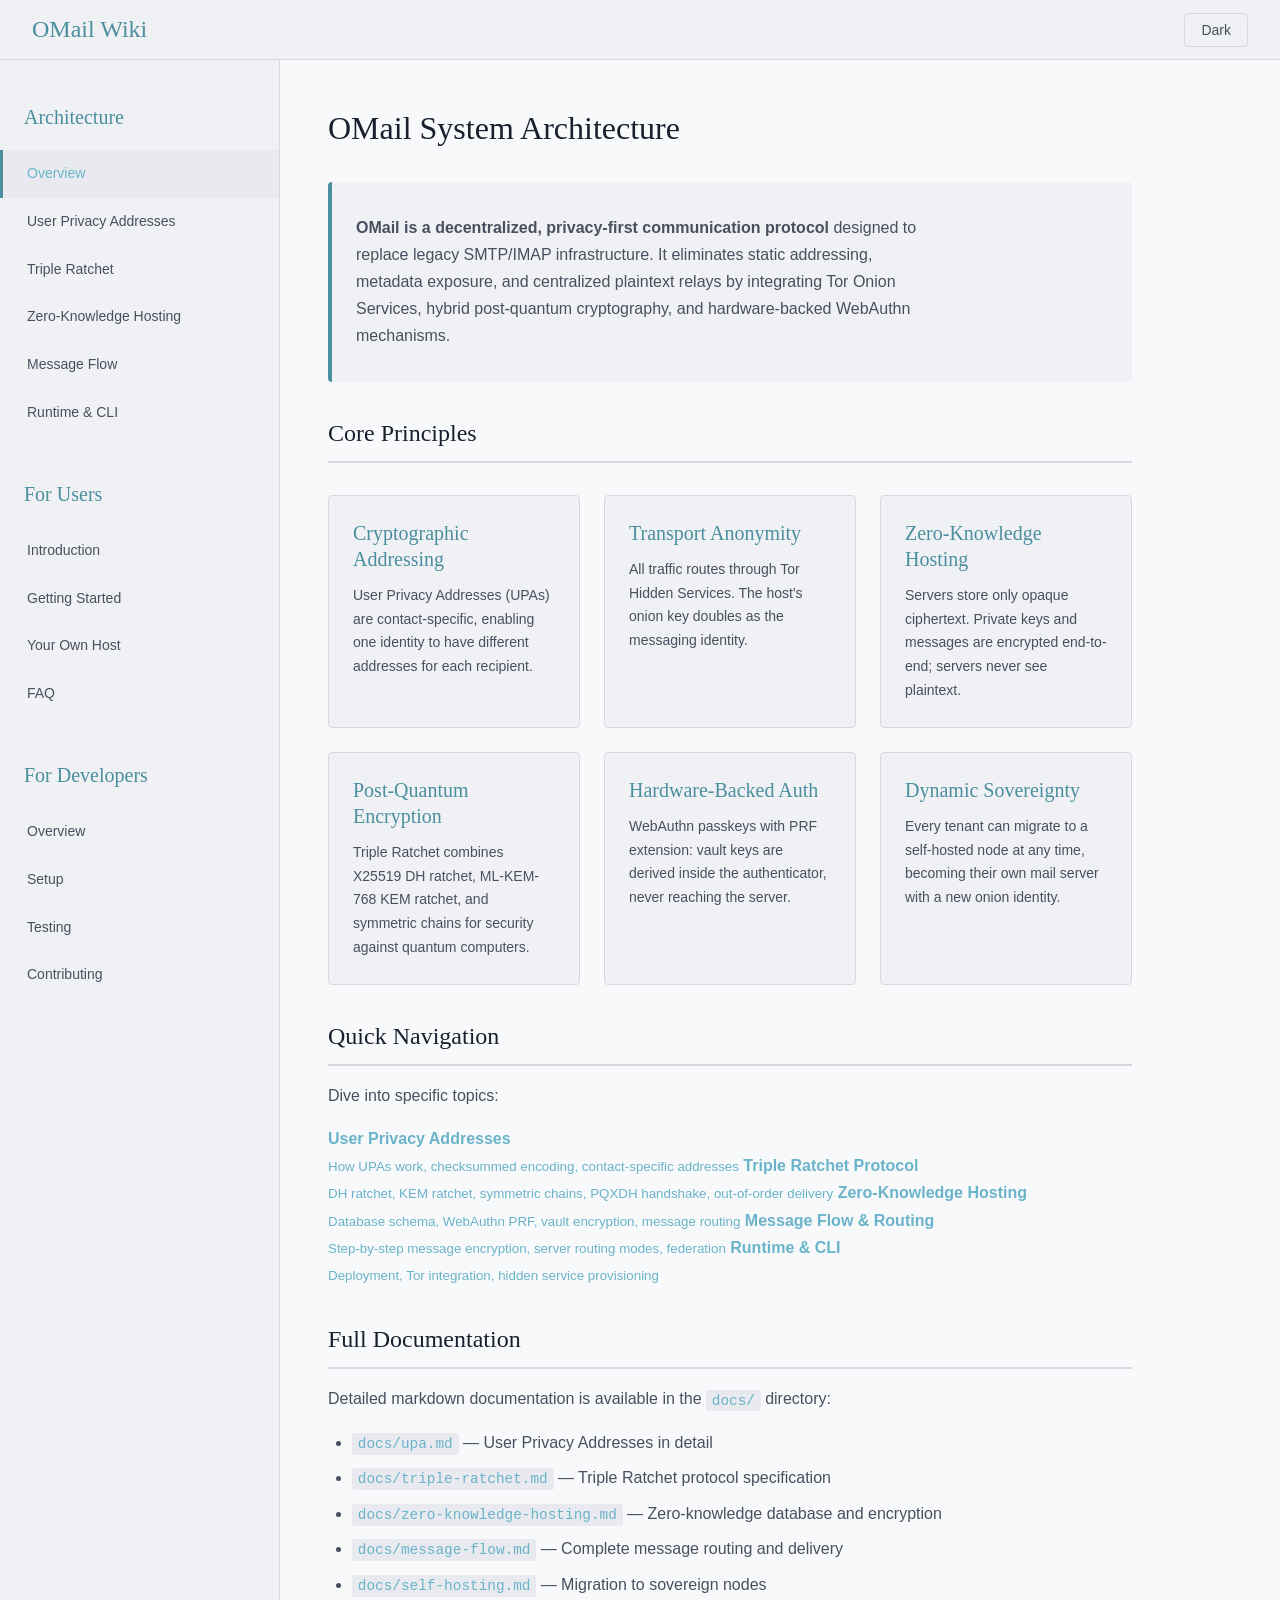
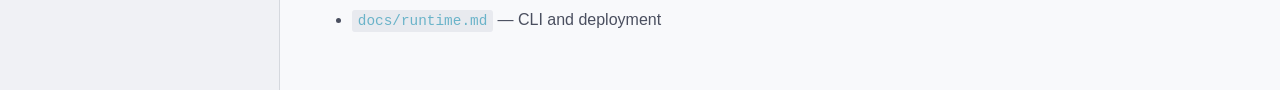
==== commit 359777c1: "Add comprehensive architecture documentation pages Split docs/index.md into focused markdown pages f" ====
--- a/docs/wiki.html
+++ b/docs/wiki.html
@@ -438,13 +438,22 @@
 
     <nav id="nav">
       <div class="nav-section">
+        <div class="nav-section-title">Architecture</div>
+        <div class="nav-items">
+          <div class="nav-item active" data-section="arch-overview">Overview</div>
+          <div class="nav-item" data-section="arch-upa">User Privacy Addresses</div>
+          <div class="nav-item" data-section="arch-ratchet">Triple Ratchet</div>
+          <div class="nav-item" data-section="arch-zero-knowledge">Zero-Knowledge Hosting</div>
+          <div class="nav-item" data-section="arch-message-flow">Message Flow</div>
+          <div class="nav-item" data-section="arch-runtime">Runtime & CLI</div>
+        </div>
+      </div>
+
+      <div class="nav-section">
         <div class="nav-section-title">For Users</div>
         <div class="nav-items">
-          <div class="nav-item active" data-section="user-intro">Introduction</div>
+          <div class="nav-item" data-section="user-intro">Introduction</div>
           <div class="nav-item" data-section="user-getting-started">Getting Started</div>
-          <div class="nav-item" data-section="user-addresses">Privacy Addresses</div>
-          <div class="nav-item" data-section="user-contacts">Managing Contacts</div>
-          <div class="nav-item" data-section="user-messaging">Sending Messages</div>
           <div class="nav-item" data-section="user-sovereignty">Your Own Host</div>
           <div class="nav-item" data-section="user-faq">FAQ</div>
         </div>
@@ -455,10 +464,6 @@
         <div class="nav-items">
           <div class="nav-item" data-section="dev-intro">Overview</div>
           <div class="nav-item" data-section="dev-setup">Setup</div>
-          <div class="nav-item" data-section="dev-architecture">Architecture</div>
-          <div class="nav-item" data-section="dev-triple-ratchet">Triple Ratchet</div>
-          <div class="nav-item" data-section="dev-webauthn">WebAuthn & PRF</div>
-          <div class="nav-item" data-section="dev-api">API Endpoints</div>
           <div class="nav-item" data-section="dev-testing">Testing</div>
           <div class="nav-item" data-section="dev-contributing">Contributing</div>
         </div>
@@ -466,9 +471,214 @@
     </nav>
 
     <main>
+      <!-- ARCHITECTURE SECTIONS -->
+
+      <section id="arch-overview" class="section active">
+        <h1>OMail System Architecture</h1>
+        <div class="intro-box">
+          <p><strong>OMail is a decentralized, privacy-first communication protocol</strong> designed to replace legacy SMTP/IMAP infrastructure. It eliminates static addressing, metadata exposure, and centralized plaintext relays by integrating Tor Onion Services, hybrid post-quantum cryptography, and hardware-backed WebAuthn mechanisms.</p>
+        </div>
+
+        <h2>Core Principles</h2>
+        <div class="feature-grid">
+          <div class="feature-card">
+            <h3>Cryptographic Addressing</h3>
+            <p>User Privacy Addresses (UPAs) are contact-specific, enabling one identity to have different addresses for each recipient.</p>
+          </div>
+          <div class="feature-card">
+            <h3>Transport Anonymity</h3>
+            <p>All traffic routes through Tor Hidden Services. The host's onion key doubles as the messaging identity.</p>
+          </div>
+          <div class="feature-card">
+            <h3>Zero-Knowledge Hosting</h3>
+            <p>Servers store only opaque ciphertext. Private keys and messages are encrypted end-to-end; servers never see plaintext.</p>
+          </div>
+          <div class="feature-card">
+            <h3>Post-Quantum Encryption</h3>
+            <p>Triple Ratchet combines X25519 DH ratchet, ML-KEM-768 KEM ratchet, and symmetric chains for security against quantum computers.</p>
+          </div>
+          <div class="feature-card">
+            <h3>Hardware-Backed Auth</h3>
+            <p>WebAuthn passkeys with PRF extension: vault keys are derived inside the authenticator, never reaching the server.</p>
+          </div>
+          <div class="feature-card">
+            <h3>Dynamic Sovereignty</h3>
+            <p>Every tenant can migrate to a self-hosted node at any time, becoming their own mail server with a new onion identity.</p>
+          </div>
+        </div>
+
+        <h2>Quick Navigation</h2>
+        <p>Dive into specific topics:</p>
+        <a href="#" class="doc-link" onclick="navigate('arch-upa'); return false;">
+          <strong>User Privacy Addresses</strong><br/>
+          <small>How UPAs work, checksummed encoding, contact-specific addresses</small>
+        </a>
+        <a href="#" class="doc-link" onclick="navigate('arch-ratchet'); return false;">
+          <strong>Triple Ratchet Protocol</strong><br/>
+          <small>DH ratchet, KEM ratchet, symmetric chains, PQXDH handshake, out-of-order delivery</small>
+        </a>
+        <a href="#" class="doc-link" onclick="navigate('arch-zero-knowledge'); return false;">
+          <strong>Zero-Knowledge Hosting</strong><br/>
+          <small>Database schema, WebAuthn PRF, vault encryption, message routing</small>
+        </a>
+        <a href="#" class="doc-link" onclick="navigate('arch-message-flow'); return false;">
+          <strong>Message Flow & Routing</strong><br/>
+          <small>Step-by-step message encryption, server routing modes, federation</small>
+        </a>
+        <a href="#" class="doc-link" onclick="navigate('arch-runtime'); return false;">
+          <strong>Runtime & CLI</strong><br/>
+          <small>Deployment, Tor integration, hidden service provisioning</small>
+        </a>
+
+        <h2>Full Documentation</h2>
+        <p>Detailed markdown documentation is available in the <code>docs/</code> directory:</p>
+        <ul style="margin-left: 1.5rem; color: var(--text-secondary);">
+          <li style="margin: 0.5rem 0;"><code>docs/upa.md</code> — User Privacy Addresses in detail</li>
+          <li style="margin: 0.5rem 0;"><code>docs/triple-ratchet.md</code> — Triple Ratchet protocol specification</li>
+          <li style="margin: 0.5rem 0;"><code>docs/zero-knowledge-hosting.md</code> — Zero-knowledge database and encryption</li>
+          <li style="margin: 0.5rem 0;"><code>docs/message-flow.md</code> — Complete message routing and delivery</li>
+          <li style="margin: 0.5rem 0;"><code>docs/self-hosting.md</code> — Migration to sovereign nodes</li>
+          <li style="margin: 0.5rem 0;"><code>docs/runtime.md</code> — CLI and deployment</li>
+        </ul>
+      </section>
+
+      <section id="arch-upa" class="section">
+        <h1>User Privacy Addresses (UPAs)</h1>
+        <p>A UPA is a cryptographic identifier in the format <code>&lt;host-onion-address&gt;.onion/&lt;user-address&gt;</code>.</p>
+        <p>Both halves encode an Ed25519 public key with SHA3-256 checksum as base32, making them contact-specific, non-enumerable, and checksum-verified against typos and forgery.</p>
+
+        <h2>Key Concepts</h2>
+        <div class="card">
+          <h3>Contact-Specific Addresses</h3>
+          <p>The same person gets a different UPA for each contact. Observers cannot tell they're the same person by comparing addresses across contacts.</p>
+        </div>
+        <div class="card">
+          <h3>No Enumeration</h3>
+          <p>Every valid UPA is cryptographically random (one of 2^256 possibilities). Attackers cannot scrape directories, brute-force valid addresses, or harvest UPAs for spam.</p>
+        </div>
+        <div class="card">
+          <h3>Checksum Verification</h3>
+          <p>Includes SHA3-256 checksum. Mistyped or forged addresses are rejected before any routing happens.</p>
+        </div>
+
+        <p style="margin-top: 2rem;">
+          <strong>📖 Read more:</strong> <a href="upa.md" target="_blank">docs/upa.md</a>
+        </p>
+      </section>
+
+      <section id="arch-ratchet" class="section">
+        <h1>The Triple Ratchet Protocol</h1>
+        <p>OMail's encryption combines Signal's Double Ratchet with a third KEM ratchet that mixes ML-KEM-768 into every epoch, providing forward secrecy and post-compromise security against both classical and quantum adversaries.</p>
+
+        <h2>Three Ratcheting Mechanisms</h2>
+        <div class="card">
+          <h3>DH Ratchet (X25519)</h3>
+          <p>Every epoch, a fresh Diffie-Hellman exchange generates new root and chain keys, providing forward secrecy.</p>
+        </div>
+        <div class="card">
+          <h3>KEM Ratchet (ML-KEM-768)</h3>
+          <p>Every epoch, a fresh ML-KEM ciphertext encapsulates a shared secret (FIPS 203 approved) and mixes it into the root key, providing post-quantum security from day one.</p>
+        </div>
+        <div class="card">
+          <h3>Symmetric-Key Ratchet (HMAC-SHA256)</h3>
+          <p>For each message, a symmetric chain derives one-time AES-256-GCM keys. Headers are authenticated as associated data.</p>
+        </div>
+
+        <h2>PQXDH Handshake</h2>
+        <p>Sessions begin with a hybrid handshake combining 3× X25519 exchanges and 1× ML-KEM encapsulation, all mixed through HKDF, providing deniability, forward secrecy, and post-quantum security from the start.</p>
+
+        <p style="margin-top: 2rem;">
+          <strong>📖 Read more:</strong> <a href="triple-ratchet.md" target="_blank">docs/triple-ratchet.md</a>
+        </p>
+      </section>
+
+      <section id="arch-zero-knowledge" class="section">
+        <h1>Zero-Knowledge Hosting</h1>
+        <p>OMail is designed so the server can never read your messages or keys — even if completely compromised.</p>
+
+        <h2>What the Server Stores</h2>
+        <table style="width: 100%; margin: 1.5rem 0; border-collapse: collapse;">
+          <tr style="border-bottom: 1px solid var(--border);">
+            <th style="text-align: left; padding: 0.75rem; color: var(--accent);">Table</th>
+            <th style="text-align: left; padding: 0.75rem; color: var(--accent);">Encrypted?</th>
+            <th style="text-align: left; padding: 0.75rem; color: var(--accent);">Server Readable?</th>
+          </tr>
+          <tr style="border-bottom: 1px solid var(--border);">
+            <td style="padding: 0.75rem;"><code>vaults</code></td>
+            <td style="padding: 0.75rem;">Yes (AES-256-GCM)</td>
+            <td style="padding: 0.75rem;">No</td>
+          </tr>
+          <tr style="border-bottom: 1px solid var(--border);">
+            <td style="padding: 0.75rem;"><code>messages</code></td>
+            <td style="padding: 0.75rem;">Yes (encrypted envelopes)</td>
+            <td style="padding: 0.75rem;">No</td>
+          </tr>
+          <tr style="border-bottom: 1px solid var(--border);">
+            <td style="padding: 0.75rem;"><code>users, credentials, user_prekeys</code></td>
+            <td style="padding: 0.75rem;">No (public keys only)</td>
+            <td style="padding: 0.75rem;">No (can't derive private keys)</td>
+          </tr>
+        </table>
+
+        <h2>WebAuthn PRF Extension</h2>
+        <p>The vault key is derived inside your authenticator — it never reaches the server or browser. Even if the server is hacked and all tables are stolen, the attacker has no way to derive the PRF output.</p>
+
+        <p style="margin-top: 2rem;">
+          <strong>📖 Read more:</strong> <a href="zero-knowledge-hosting.md" target="_blank">docs/zero-knowledge-hosting.md</a>
+        </p>
+      </section>
+
+      <section id="arch-message-flow" class="section">
+        <h1>Message Flow and Routing</h1>
+        <p>Messages flow through three routing modes: host-to-self (deterministic response), local blind delivery (same host), and remote federation (between hosts).</p>
+
+        <h2>High-Level Flow</h2>
+        <ol style="margin-left: 1.5rem; color: var(--text-secondary);">
+          <li style="margin: 0.5rem 0;">Alice fetches Bob's prekey bundle</li>
+          <li style="margin: 0.5rem 0;">Alice's browser initiates Triple Ratchet session</li>
+          <li style="margin: 0.5rem 0;">Alice encrypts message and sends opaque envelope to server</li>
+          <li style="margin: 0.5rem 0;">Server routes envelope blindly (never opens it)</li>
+          <li style="margin: 0.5rem 0;">Bob's browser downloads, decrypts, and archives the message</li>
+          <li style="margin: 0.5rem 0;">Server deletes plaintext envelope</li>
+        </ol>
+
+        <p>The server never sees plaintext. It only sees opaque ciphertexts and routing requests.</p>
+
+        <p style="margin-top: 2rem;">
+          <strong>📖 Read more:</strong> <a href="message-flow.md" target="_blank">docs/message-flow.md</a>
+        </p>
+      </section>
+
+      <section id="arch-runtime" class="section">
+        <h1>Runtime and CLI</h1>
+        <p>OMail is invoked via the <code>omail</code> console script, which boots the portal, provisions Tor hidden services, and displays live status.</p>
+
+        <h2>Usage Examples</h2>
+        <p><strong>Local development:</strong></p>
+        <pre><code>omail --no-tor --host-name "DevBox"</code></pre>
+
+        <p><strong>With Tor:</strong></p>
+        <pre><code>omail --host-name "Harbor Light"</code></pre>
+
+        <p><strong>After migration to self-hosting:</strong></p>
+        <pre><code>omail --host-name "My Sovereign Node"</code></pre>
+
+        <h2>Features</h2>
+        <ul style="margin-left: 1.5rem; color: var(--text-secondary);">
+          <li style="margin: 0.5rem 0;">Automatic Tor hidden service provisioning and key persistence</li>
+          <li style="margin: 0.5rem 0;">Live status display with ASCII QR code</li>
+          <li style="margin: 0.5rem 0;">Graceful shutdown (Ctrl+C)</li>
+          <li style="margin: 0.5rem 0;">Health check endpoint</li>
+        </ul>
+
+        <p style="margin-top: 2rem;">
+          <strong>📖 Read more:</strong> <a href="runtime.md" target="_blank">docs/runtime.md</a>
+        </p>
+      </section>
+
       <!-- USER SECTIONS -->
 
-      <section id="user-intro" class="section active">
+      <section id="user-intro" class="section">
         <h1>Welcome to OMail</h1>
         <div class="intro-box">
           <p><strong>OMail is a messaging system built for privacy.</strong> There's no email address to remember, no password to reset, and no personal data to collect. Your identity is protected by cryptography, your messages are encrypted end-to-end, and you control where your mailbox lives.</p>
@@ -493,15 +703,6 @@
             <p>Start on a public node, then migrate to your own private server whenever you want. It's your choice.</p>
           </div>
         </div>
-
-        <h2>How It Works</h2>
-        <p>OMail replaces email with a completely different model:</p>
-        <ul style="margin-left: 1.5rem; color: var(--text-secondary);">
-          <li style="margin: 0.5rem 0;">Your identity is a cryptographic key (a long random number).</li>
-          <li style="margin: 0.5rem 0;">Instead of an email address, you share a <strong>User Privacy Address</strong> — a code unique to each contact.</li>
-          <li style="margin: 0.5rem 0;">Messages travel through Tor, encrypted so nobody can read them in transit.</li>
-          <li style="margin: 0.5rem 0;">The server can't see your messages, your keys, or who's talking to whom.</li>
-        </ul>
       </section>
 
       <section id="user-getting-started" class="section">
@@ -519,137 +720,40 @@
           <h3>Start the Portal</h3>
           <p>For development (without Tor):</p>
           <pre><code>omail --no-tor --host-name "My Node"</code></pre>
-          <p>With Tor (requires running Tor daemon):</p>
-          <pre><code>omail --host-name "My Sovereign Node"</code></pre>
         </div>
 
         <div class="step">
           <h3>Open in Browser</h3>
-          <p>For <code>--no-tor</code>, visit <strong>http://127.0.0.1:8000</strong> in your browser.</p>
-          <p>With Tor, the terminal prints your .onion address. Open it in <strong>Tor Browser</strong>.</p>
+          <p>Visit <strong>http://127.0.0.1:8000</strong> in your browser.</p>
         </div>
 
         <div class="step">
           <h3>Create Your Identity</h3>
-          <p>Click <strong>"Create identity with a passkey"</strong> and use your device's biometric or security key.</p>
+          <p>Click "Create identity with a passkey" and use your device's biometric or security key.</p>
           <p class="label success">Your identity is now live</p>
         </div>
-
-        <h2>Your First Message</h2>
-        <p>Every OMail node has a built-in <strong>Host Node</strong> contact — it's like a talking clock that echoes your messages back. Try it:</p>
-        <ol style="margin-left: 1.5rem; color: var(--text-secondary);">
-          <li style="margin: 0.5rem 0;">Open the mailbox and select "Host Node" in the contacts list.</li>
-          <li style="margin: 0.5rem 0;">Type <code>ping</code> and hit Send.</li>
-          <li style="margin: 0.5rem 0;">You'll get <code>pong</code> back instantly — encrypted end-to-end.</li>
-        </ol>
-      </section>
-
-      <section id="user-addresses" class="section">
-        <h1>User Privacy Addresses</h1>
-
-        <p>Email addresses are memorable but terrible for privacy — they're tied to your identity, can be harvested for spam, and expose your server to traffic analysis. OMail uses <strong>User Privacy Addresses (UPAs)</strong> instead.</p>
-
-        <h2>What's a UPA?</h2>
-        <p>A UPA looks like this:</p>
-        <pre><code>3g4yxk5j2z8w9p1a4m7n2x9l5b6v3q8k.onion/7f2h9j4k6l1m3n8p2q5r7s9t2u4v6w8x</code></pre>
-        <p>It's a pair of cryptographic codes separated by a slash:</p>
-        <ul style="margin-left: 1.5rem; color: var(--text-secondary);">
-          <li style="margin: 0.5rem 0;"><strong>Before the slash:</strong> Your mailbox location (which server hosts it).</li>
-          <li style="margin: 0.5rem 0;"><strong>After the slash:</strong> Your unique identity on that server.</li>
-        </ul>
-
-        <h2>Why They Matter</h2>
-        <div class="card">
-          <h3>Each contact gets a different address</h3>
-          <p>If you share your UPA with Alice and Bob, they each see a different code after the slash. Nobody can tell they're talking to the same person.</p>
-        </div>
-        <div class="card">
-          <h3>Impossible to enumerate</h3>
-          <p>Spammers can't scrape a list of valid addresses from a server. Every UPA is completely random.</p>
-        </div>
-        <div class="card">
-          <h3>No typos ruin delivery</h3>
-          <p>Each UPA includes a checksum. If you mistype even one character, the system rejects it before it goes anywhere.</p>
-        </div>
-
-        <h2>Sharing Your UPA</h2>
-        <p>You can share your UPA (or a QR code of it) with a contact in three ways:</p>
-        <ol style="margin-left: 1.5rem; color: var(--text-secondary);">
-          <li style="margin: 0.5rem 0;">Copy-paste the text code (long but foolproof).</li>
-          <li style="margin: 0.5rem 0;">Scan a QR code with your phone (fast, but out-of-band).</li>
-          <li style="margin: 0.5rem 0;">Share an HTTPS link if you publish your UPA on your website.</li>
-        </ol>
-        <p class="label caution">Once shared, a UPA is tied to that contact. Keep different UPAs for different people.</p>
-      </section>
-
-      <section id="user-contacts" class="section">
-        <h1>Managing Contacts</h1>
-
-        <h2>Add a Contact</h2>
-        <p>Click the <strong>+ Add contact</strong> button in the sidebar and paste their UPA. Give them a name (for your records only).</p>
-        <p>That's it — no verification, no servers checking that they exist. If the UPA is valid, OMail accepts it.</p>
-
-        <h2>Start Messaging</h2>
-        <p>Click their name to open the thread. Type your message and hit Send. The message is encrypted before it leaves your device.</p>
-
-        <h2>Delete a Contact</h2>
-        <p>Click the <strong>×</strong> next to their name. Their message history on <em>your</em> device is deleted. They can still message you (but you won't see it unless you re-add them).</p>
-
-        <h2>Message History</h2>
-        <p>Messages are stored on your device in your encrypted vault. When you receive a message, you can archive it (move it to permanent encrypted storage) or delete it (gone forever).</p>
-        <p class="label success">Your message history never leaves your device unless you export it</p>
-      </section>
-
-      <section id="user-messaging" class="section">
-        <h1>Sending and Receiving Messages</h1>
-
-        <h2>Encryption Happens Automatically</h2>
-        <p>Every message you send is encrypted with cryptographic keys that only you and the recipient have. OMail handles this in the background — you just type and send.</p>
-
-        <h2>Message Routing</h2>
-        <p>When you send a message to a contact on another OMail node:</p>
-        <ol style="margin-left: 1.5rem; color: var(--text-secondary);">
-          <li style="margin: 0.5rem 0;">Your message is encrypted.</li>
-          <li style="margin: 0.5rem 0;">It travels through Tor to their node (nobody sees the sender or receiver).</li>
-          <li style="margin: 0.5rem 0;">Their node stores it encrypted. Their node can't read it.</li>
-          <li style="margin: 0.5rem 0;">When they come online, they download and decrypt it.</li>
-        </ol>
-
-        <h2>Typing Indicators & Delivery Status</h2>
-        <p class="label caution">OMail does not support typing indicators or read receipts. Why? Because they leak metadata — someone watching the server can tell you're composing a message even if the message is encrypted.</p>
-        <p>Messages either arrive (and you decrypt them) or they don't. You'll see the message in your thread when the recipient receives and decrypts it (if they choose to send confirmation).</p>
-
-        <h2>Offline Messages</h2>
-        <p>If your recipient is offline, the message waits on the server encrypted. When they come online and fetch it, they decrypt and archive it. Old messages are periodically cleaned up.</p>
       </section>
 
       <section id="user-sovereignty" class="section">
         <h1>Become Your Own Host</h1>
 
         <h2>Why Self-Host?</h2>
-        <p>By default, your mailbox lives on a shared public node. This is convenient, but:</p>
-        <ul style="margin-left: 1.5rem; color: var(--text-secondary);">
-          <li style="margin: 0.5rem 0;">The node operator could shut down or disappear.</li>
-          <li style="margin: 0.5rem 0;">You're dependent on their infrastructure.</li>
-          <li style="margin: 0.5rem 0;">You lose full control over your identity.</li>
-        </ul>
-        <p>OMail lets you run your own private node — instantly, without downtime.</p>
+        <p>By default, your mailbox lives on a shared public node. Self-hosting means full control over your identity and no dependency on any operator.</p>
 
         <h2>How It Works</h2>
         <p>Click <strong>⚑ Become Your Own Host</strong> in the mailbox sidebar. OMail will:</p>
         <ol style="margin-left: 1.5rem; color: var(--text-secondary);">
-          <li style="margin: 0.5rem 0;">Generate a new independent server identity (cryptographic key).</li>
-          <li style="margin: 0.5rem 0;">Start a Tor hidden service pointing to your device.</li>
-          <li style="margin: 0.5rem 0;">Rewrite your UPA routing — messages now point to your server, not the public node.</li>
-          <li style="margin: 0.5rem 0;">Print the new routing table on your terminal.</li>
+          <li style="margin: 0.5rem 0;">Generate a new independent server identity</li>
+          <li style="margin: 0.5rem 0;">Start a Tor hidden service</li>
+          <li style="margin: 0.5rem 0;">Rewrite your UPA routing to the new server</li>
+          <li style="margin: 0.5rem 0;">Migrate all your encrypted data</li>
         </ol>
 
-        <h2>Before You Migrate</h2>
-        <p class="label caution">Your device must stay running to receive messages. If you turn off the server, new messages can't be delivered. Consider using a always-on computer (like a Raspberry Pi or cloud VM) instead of a laptop.</p>
-
-        <h2>After Migration</h2>
-        <p>You'll need to share your new UPA with contacts. The old UPA still works if the public node is still hosting it (you can ask them to forward), but the authoritative address is the new one.</p>
-        <p class="label success">Your mailbox is now 100% under your control. No operator can shut it down.</p>
+        <p class="label caution">Your device must stay running to receive messages. Consider using an always-on computer.</p>
+
+        <p style="margin-top: 2rem;">
+          <strong>📖 Read more:</strong> <a href="self-hosting.md" target="_blank">docs/self-hosting.md</a>
+        </p>
       </section>
 
       <section id="user-faq" class="section">
@@ -657,120 +761,70 @@
 
         <div class="card">
           <h3>Can OMail read my messages?</h3>
-          <p>No. Messages are encrypted before they leave your device. OMail (the software and anyone running it) can never see the content.</p>
+          <p>No. Messages are encrypted before they leave your device. OMail can never see the content.</p>
         </div>
 
         <div class="card">
           <h3>What if I lose my passkey?</h3>
-          <p>Your passkey is your identity. If you lose it (phone broken, security key lost), you can't recover your messages or identity. Back up your passkey securely (your device usually offers this via iCloud Keychain or Google Password Manager).</p>
+          <p>Your passkey is your identity. If you lose it, you lose access to your messages. Back up your authenticator securely.</p>
         </div>
 
         <div class="card">
           <h3>How do I verify someone's identity?</h3>
-          <p>OMail doesn't verify that a UPA belongs to Alice or Bob. You have to verify out-of-band (call them, video chat, meet in person) and confirm they gave you the right UPA.</p>
-        </div>
-
-        <div class="card">
-          <h3>Can someone impersonate me?</h3>
-          <p>No. Your messages are cryptographically signed with your private key. Recipients can prove you sent them.</p>
-        </div>
-
-        <div class="card">
-          <h3>Is my UPA visible to other users on my node?</h3>
-          <p>No. Each UPA is contact-specific. Even if someone else is on the same node, they can't see your address or your messages.</p>
+          <p>Verify out-of-band (call them, video chat, meet in person) and confirm they gave you the right UPA.</p>
         </div>
 
         <div class="card">
           <h3>Can I use OMail on multiple devices?</h3>
-          <p>Your identity lives in your passkey. If your passkey is synced across devices (iCloud, Google), you can use OMail on each device. Each device maintains its own message archive.</p>
-        </div>
-
-        <div class="card">
-          <h3>What if I get spammed?</h3>
-          <p>Block the contact. Since each contact has a different UPA, you can selectively allow/deny without affecting others. You can also migrate to your own node if you want total control.</p>
+          <p>If your passkey is synced across devices (iCloud, Google), you can use OMail on each device.</p>
         </div>
       </section>
 
       <!-- DEVELOPER SECTIONS -->
 
       <section id="dev-intro" class="section">
-        <h1>OMail Developer Guide</h1>
+        <h1>Developer Guide</h1>
         <div class="intro-box">
-          <p><strong>OMail is a decentralized messaging protocol implemented as a Python/JavaScript stack.</strong> This guide covers architecture, cryptographic foundations, development setup, testing, and contributing.</p>
+          <p><strong>OMail is a decentralized messaging protocol implemented as a Python/JavaScript stack.</strong> This guide covers architecture, development setup, testing, and contributing.</p>
         </div>
 
         <h2>What You'll Build With</h2>
         <div class="feature-grid">
           <div class="feature-card">
             <h3>Python 3.11+</h3>
-            <p>async backend (aiohttp), crypto (pyca/cryptography), database (SQLite), Tor control (stem).</p>
+            <p>Async backend (aiohttp), cryptography (pyca), database (SQLite), Tor control (stem).</p>
           </div>
           <div class="feature-card">
             <h3>JavaScript/Node</h3>
-            <p>Browser client, crypto interop, E2E tests with Playwright. tweetnacl + noble + ed2curve.</p>
+            <p>Browser client, crypto interop, E2E tests with Playwright.</p>
           </div>
           <div class="feature-card">
             <h3>Cryptography</h3>
-            <p>Triple Ratchet (DH + symmetric + KEM), PQXDH handshake, ML-KEM-768, Ed25519, X25519.</p>
+            <p>Triple Ratchet, PQXDH, ML-KEM-768, Ed25519, X25519.</p>
           </div>
           <div class="feature-card">
             <h3>Tor Network</h3>
-            <p>Onion service provisioning via stem, hidden service routing, .onion addressing.</p>
-          </div>
-        </div>
-
-        <h2>Code Layout</h2>
-        <pre><code>src/omail/
-  cli.py              # Entry point, Tor bootstrap, QR display
-  server.py           # aiohttp portal & API
-  host.py             # Host node identity, prekey bundles
-  db.py               # SQLite schema
-  upa.py              # User Privacy Address encoding/parsing
-  webauthn.py         # FIDO2 ceremonies with PRF
-  key_pair.py         # Ed25519 key management
-  migration.py        # Tenant → sovereign promotion
-  onion_service.py    # Tor hidden service provisioning
-  crypto/
-    triple_ratchet.py # DH + KEM + symmetric ratchet
-    kem.py            # ML-KEM-768 and X25519-KEM
-    convert.py        # Ed25519 ↔ X25519 mapping
-  static/
-    crypto.js         # JS Triple Ratchet (wire-identical)
-    app.js            # Browser portal client
-    vendor.js         # Bundled crypto libraries
-
-tests/                # 30+ tests, JS interop validation
-scripts/browser_e2e.js # Playwright E2E with virtual CTAP2</code></pre>
+            <p>Hidden service provisioning, onion routing.</p>
+          </div>
+        </div>
       </section>
 
       <section id="dev-setup" class="section">
         <h1>Development Setup</h1>
 
         <h2>Prerequisites</h2>
-        <p>On macOS/Linux:</p>
         <pre><code>brew install python@3.11 tor node</code></pre>
 
         <h2>Clone and Install</h2>
         <pre><code>git clone https://github.com/jeffkoskulics/omail.git
 cd omail
 pip install -e .</code></pre>
-        <p class="label caution">If stem build fails: <code>SETUPTOOLS_USE_DISTUTILS=stdlib pip install stem</code></p>
-
-        <h2>Verify Installation</h2>
-        <pre><code>omail --help
-pytest tests/ -v
-node scripts/browser_e2e.js</code></pre>
 
         <h2>Local Development</h2>
         <p>Run without Tor for fastest iteration:</p>
         <pre><code>omail --no-tor --host-name "DevBox"</code></pre>
-        <p>Visit <strong>http://127.0.0.1:8000</strong> in your browser.</p>
-
-        <h2>With Tor</h2>
-        <p>Start Tor daemon in one terminal:</p>
-        <pre><code>tor --ControlPort 9051</code></pre>
-        <p>In another, run OMail:</p>
-        <pre><code>omail --host-name "My Node" --tor-password your-control-password</code></pre>
+
+        <p>Visit <strong>http://127.0.0.1:8000</strong> in any browser.</p>
       </section>
 
       <section id="dev-architecture" class="section">
